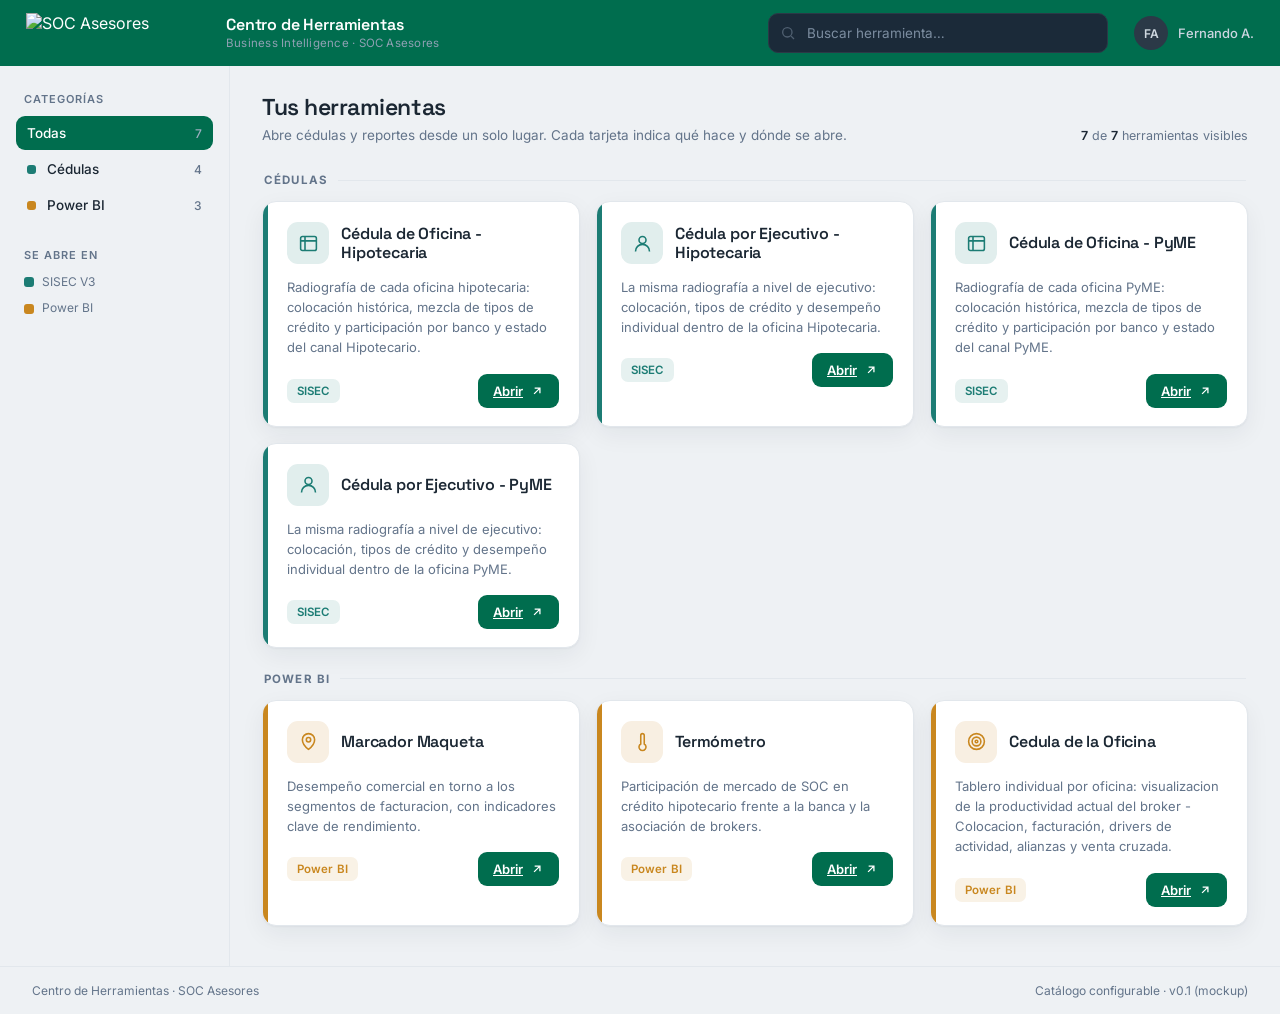
==== index.html @ 58f96e30 "Add files via upload" ====
<!DOCTYPE html>
<html lang="es">
<head>
<meta charset="UTF-8">
<meta name="viewport" content="width=device-width, initial-scale=1.0">
<title>Centro de Herramientas · SOC — Vista previa</title>
<link rel="preconnect" href="https://fonts.googleapis.com">
<link rel="preconnect" href="https://fonts.gstatic.com" crossorigin>
<link href="https://fonts.googleapis.com/css2?family=Space+Grotesk:wght@400;500;600;700&family=Inter:wght@400;450;500;600&display=swap" rel="stylesheet">
<style>
  :root{
    /* --- TOKEN DE MARCA: sustituir por el color del brandbook --- */
    --brand:        #006D4E;   /* acento principal (placeholder) */
    --brand-ink:    #12554F;
    /* codificación por categoría */
    --c-cedula:     #1C7C74;   /* cédulas  -> teal */
    --c-pbi:        #C9871F;   /* power bi -> ámbar */
    /* base */
    --canvas:  #EEF1F4;
    --ink:     #006D4E;
    --surface: #FFFFFF;
    --line:    #E2E7EC;
    --tx:      #1B2733;
    --tx-mut:  #63748A;
    --radius: 14px;
    --shadow: 0 1px 2px rgba(20,32,46,.04), 0 8px 24px rgba(20,32,46,.06);
    --shadow-h: 0 2px 4px rgba(20,32,46,.06), 0 16px 40px rgba(20,32,46,.12);
    font-family:'Inter',system-ui,-apple-system,Segoe UI,Roboto,sans-serif;
  }
  *{box-sizing:border-box;margin:0;padding:0}
  body{background:var(--canvas);color:var(--tx);min-height:100vh;-webkit-font-smoothing:antialiased}

  /* banner placeholder */
  .flag{background:repeating-linear-gradient(135deg,#2b3947,#2b3947 12px,#26333f 12px,#26333f 24px);
    color:#cfd8e0;font-size:12px;letter-spacing:.03em;text-align:center;padding:7px 16px;font-weight:500}
  .flag b{color:#fff}

  /* topbar */
  .topbar{background:var(--ink);color:#fff;display:flex;align-items:center;gap:20px;
    padding:0 26px;height:66px;position:sticky;top:0;z-index:20}
  .brandmark{display:flex;align-items:center;gap:50px}
  .logo{width:150px;height:40px;display:grid;place-items:center}
  .logo img{display:block;width:100%;height:100%;object-fit:contain}
  .brandmark h1{font-family:'Space Grotesk';font-size:16px;font-weight:600;letter-spacing:-.01em;line-height:1}
  .brandmark p{font-size:11.5px;color:#8ea0b3;margin-top:3px;letter-spacing:.02em}
  .search{margin-left:auto;position:relative;width:min(340px,38vw)}
  .search input{width:100%;height:40px;border-radius:10px;border:1px solid #2b3947;background:#1b2a39;
    color:#fff;padding:0 14px 0 38px;font-size:13.5px;font-family:inherit;outline:none}
  .search input::placeholder{color:#7c8 da0;color:#7c8da0}
  .search input:focus{border-color:var(--brand);background:#17242f}
  .search svg{position:absolute;left:12px;top:50%;transform:translateY(-50%);opacity:.55}
  .user{display:flex;align-items:center;gap:10px;padding-left:6px}
  .user .av{width:34px;height:34px;border-radius:50%;background:#2b3947;display:grid;place-items:center;
    font-size:12px;font-weight:600;color:#cfd8e0}
  .user span{font-size:13px;color:#cbd5e0;font-weight:500}

  /* shell */
  .shell{display:grid;grid-template-columns:230px 1fr;max-width:1280px;margin:0 auto}
  .rail{padding:26px 16px;border-right:1px solid var(--line);min-height:calc(100vh - 66px - 34px)}
  .rail .lbl{font-size:11px;font-weight:600;letter-spacing:.09em;text-transform:uppercase;
    color:var(--tx-mut);margin:0 8px 10px}
  .nav{display:flex;flex-direction:column;gap:2px;margin-bottom:26px}
  .nav button{display:flex;align-items:center;gap:11px;width:100%;text-align:left;border:0;background:none;
    font:inherit;font-size:13.5px;font-weight:500;color:var(--tx);padding:9px 11px;border-radius:9px;cursor:pointer}
  .nav button .dot{width:9px;height:9px;border-radius:3px;flex:none;background:var(--tx-mut)}
  .nav button[data-cat="cedula"] .dot{background:var(--c-cedula)}
  .nav button[data-cat="pbi"] .dot{background:var(--c-pbi)}
  .nav button .n{margin-left:auto;font-size:12px;color:var(--tx-mut);font-weight:500}
  .nav button:hover{background:#e6ebf0}
  .nav button.on{background:var(--ink);color:#fff}
  .nav button.on .n{color:#9fb0c2}
  .nav button.on .dot{outline:2px solid rgba(255,255,255,.25)}
  .legend{font-size:12px;color:var(--tx-mut);line-height:1.7;padding:0 8px}
  .legend .row{display:flex;align-items:center;gap:8px}
  .legend .sq{width:10px;height:10px;border-radius:3px}

  /* main */
  main{padding:26px 32px 40px}
  .head{display:flex;align-items:flex-end;justify-content:space-between;gap:16px;margin-bottom:22px;flex-wrap:wrap}
  .head h2{font-family:'Space Grotesk';font-size:23px;font-weight:600;letter-spacing:-.02em}
  .head p{color:var(--tx-mut);font-size:13.5px;margin-top:5px}
  .count{font-size:12.5px;color:var(--tx-mut);white-space:nowrap}
  .count b{color:var(--tx);font-weight:600}

  .grid{display:grid;grid-template-columns:repeat(auto-fill,minmax(290px,1fr));gap:16px}
  .card{position:relative;background:var(--surface);border:1px solid var(--line);border-radius:var(--radius);
    padding:20px 20px 18px 24px;box-shadow:var(--shadow);overflow:hidden;
    transition:transform .16s ease,box-shadow .16s ease}
  .card::before{content:"";position:absolute;left:0;top:0;bottom:0;width:5px;background:var(--cc)}
  .card:hover{transform:translateY(-3px);box-shadow:var(--shadow-h)}
  .ctop{display:flex;align-items:center;gap:12px;margin-bottom:13px}
  .ico{width:42px;height:42px;border-radius:11px;flex:none;display:grid;place-items:center;
    background:color-mix(in srgb,var(--cc) 13%,#fff);color:var(--cc)}
  .ctop h3{font-family:'Space Grotesk';font-size:16px;font-weight:600;letter-spacing:-.01em;line-height:1.2}
  .card p.desc{font-size:13px;color:var(--tx-mut);line-height:1.55;min-height:60px}
  .cfoot{display:flex;align-items:center;gap:10px;margin-top:16px}
  .tag{display:inline-flex;align-items:center;gap:6px;font-size:11.5px;font-weight:600;
    padding:5px 10px;border-radius:7px;background:color-mix(in srgb,var(--cc) 11%,#fff);color:var(--cc);letter-spacing:.01em}
  .open{margin-left:auto;display:inline-flex;align-items:center;gap:7px;border:0;font:inherit;cursor:pointer;
    font-size:13px;font-weight:600;color:#fff;background:var(--ink);padding:9px 15px;border-radius:9px;
    transition:background .15s}
  .open:hover{background:var(--brand-ink);background:var(--cc)}
  .open svg{transition:transform .15s}
  .open:hover svg{transform:translate(2px,-2px)}

  .sec-title{grid-column:1/-1;font-size:11.5px;font-weight:700;letter-spacing:.1em;text-transform:uppercase;
    color:var(--tx-mut);margin:8px 2px -2px;display:flex;align-items:center;gap:10px}
  .sec-title::after{content:"";flex:1;height:1px;background:var(--line)}

  footer{max-width:1280px;margin:0 auto;padding:16px 32px;border-top:1px solid var(--line);
    color:var(--tx-mut);font-size:12px;display:flex;justify-content:space-between;gap:10px;flex-wrap:wrap}

  @media(max-width:820px){
    .shell{grid-template-columns:1fr}
    .rail{display:none}
    .search{width:auto;flex:1}
    .brandmark p{display:none}
  }
</style>
</head>
<body>

<div class="topbar">
  <div class="brandmark">
    <div class="logo"><img src="https://socasesores.com/img/Eslogan-tipeado-blanco.png" alt="SOC Asesores"></div>
    <div><h1>Centro de Herramientas</h1><p>Business Intelligence &middot; SOC Asesores</p></div>
  </div>
  <div class="search">
    <svg width="16" height="16" viewBox="0 0 24 24" fill="none" stroke="#7c8da0" stroke-width="2"><circle cx="11" cy="11" r="7"/><path d="m21 21-4.3-4.3"/></svg>
    <input id="q" type="text" placeholder="Buscar herramienta…">
  </div>
  <div class="user"><div class="av">FA</div><span>Fernando A.</span></div>
</div>

<div class="shell">
  <aside class="rail">
    <div class="lbl">Categorías</div>
    <div class="nav" id="nav">
      <button class="on" data-cat="all">Todas <span class="n" data-c="all"></span></button>
      <button data-cat="cedula"><span class="dot"></span> Cédulas <span class="n" data-c="cedula"></span></button>
      <button data-cat="pbi"><span class="dot"></span> Power BI <span class="n" data-c="pbi"></span></button>
    </div>
    <div class="lbl">Se abre en</div>
    <div class="legend">
      <div class="row"><span class="sq" style="background:var(--c-cedula)"></span> SISEC V3</div>
      <div class="row" style="margin-top:6px"><span class="sq" style="background:var(--c-pbi)"></span> Power BI</div>
    </div>
  </aside>

  <main>
    <div class="head">
      <div>
        <h2>Tus herramientas</h2>
        <p>Abre cédulas y reportes desde un solo lugar. Cada tarjeta indica qué hace y dónde se abre.</p>
      </div>
      <div class="count"><b id="cShown">7</b> de <b>7</b> herramientas visibles</div>
    </div>
    <div class="grid" id="grid"></div>
  </main>
</div>

<footer>
  <span>Centro de Herramientas &middot; SOC Asesores</span>
  <span>Catálogo configurable &middot; v0.1 (mockup)</span>
</footer>

<script>
const I = {
  cedula:'<svg width="21" height="21" viewBox="0 0 24 24" fill="none" stroke="currentColor" stroke-width="1.8"><rect x="3" y="4" width="18" height="16" rx="2"/><path d="M3 9h18M8 4v16"/></svg>',
  chart:'<svg width="21" height="21" viewBox="0 0 24 24" fill="none" stroke="currentColor" stroke-width="1.8"><path d="M3 3v18h18"/><rect x="7" y="11" width="3" height="6"/><rect x="12" y="7" width="3" height="10"/><rect x="17" y="13" width="3" height="4"/></svg>',
  zone:'<svg width="21" height="21" viewBox="0 0 24 24" fill="none" stroke="currentColor" stroke-width="1.8"><path d="M12 21s-7-5.2-7-11a7 7 0 0 1 14 0c0 5.8-7 11-7 11Z"/><circle cx="12" cy="10" r="2.5"/></svg>',
  radar:'<svg width="21" height="21" viewBox="0 0 24 24" fill="none" stroke="currentColor" stroke-width="1.8"><circle cx="12" cy="12" r="9"/><circle cx="12" cy="12" r="4.5"/><path d="M12 12 19 6"/></svg>',
  temp:'<svg width="21" height="21" viewBox="0 0 24 24" fill="none" stroke="currentColor" stroke-width="1.8"><path d="M14 14.8V5a2 2 0 0 0-4 0v9.8a4 4 0 1 0 4 0Z"/></svg>',
  target:'<svg width="21" height="21" viewBox="0 0 24 24" fill="none" stroke="currentColor" stroke-width="1.8"><circle cx="12" cy="12" r="9"/><circle cx="12" cy="12" r="5"/><circle cx="12" cy="12" r="1.5"/></svg>',
  user:'<svg width="21" height="21" viewBox="0 0 24 24" fill="none" stroke="currentColor" stroke-width="1.8"><circle cx="12" cy="8" r="4"/><path d="M4 21a8 8 0 0 1 16 0"/></svg>'
};
const arrow='<svg width="14" height="14" viewBox="0 0 24 24" fill="none" stroke="currentColor" stroke-width="2.2"><path d="M7 17 17 7M8 7h9v9"/></svg>';

const TOOLS = [
  {cat:'cedula', ico:'cedula', name:'Cédula de Oficina - Hipotecaria', where:'SISEC',
   url: 'https://dashboardmetas.sisec.mx/dash/?id=18f87d16-427d-4d63-8d4e-8baed508c9a1', 
   desc:'Radiografía de cada oficina hipotecaria: colocación histórica, mezcla de tipos de crédito y participación por banco y estado del canal Hipotecario.'},
  {cat:'cedula', ico:'user', name:'Cédula por Ejecutivo - Hipotecaria', where:'SISEC',
   url: 'https://dashboardmetas.sisec.mx/dash/executive/?id=18f87d16-427d-4d63-8d4e-8baed508c9a1', 
   desc:'La misma radiografía a nivel de ejecutivo: colocación, tipos de crédito y desempeño individual dentro de la oficina Hipotecaria.'},
  {cat:'cedula', ico:'cedula', name:'Cédula de Oficina - PyME', where:'SISEC',
   url: 'https://dashboardmetas.sisec.mx/dash/office/pyme/?id=18f87d16-427d-4d63-8d4e-8baed508c9a1',
   desc:'Radiografía de cada oficina PyME: colocación histórica, mezcla de tipos de crédito y participación por banco y estado del canal PyME.'},
  {cat:'cedula', ico:'user', name:'Cédula por Ejecutivo - PyME', where:'SISEC',
   url: 'https://dashboardmetas.sisec.mx/dash/executive/pyme/?id=18f87d16-427d-4d63-8d4e-8baed508c9a1',
   desc:'La misma radiografía a nivel de ejecutivo: colocación, tipos de crédito y desempeño individual dentro de la oficina PyME.'},
  {cat:'pbi', ico:'zone', name:'Marcador Maqueta', where:'Power BI',
   url:'https://app.powerbi.com/groups/d33b1d21-c936-4934-90d4-3605b121f1df/reports/824fa846-7c2d-4b57-9d0d-1b74d3cea92b?ctid=a13baa9b-7770-42c8-9000-b7b9c4f1364c&pbi_source=linkShare',
   desc:'Desempeño comercial en torno a los segmentos de facturacion, con indicadores clave de rendimiento.'},
  {cat:'pbi', ico:'temp', name:'Termómetro', where:'Power BI',
   url:'https://app.powerbi.com/groups/d33b1d21-c936-4934-90d4-3605b121f1df/reports/c0088f63-4874-460a-8c18-65a6973c5212?ctid=a13baa9b-7770-42c8-9000-b7b9c4f1364c&pbi_source=linkShare',
   desc:'Participación de mercado de SOC en crédito hipotecario frente a la banca y la asociación de brokers.'},
  {cat:'pbi', ico:'target', name:'Cedula de la Oficina', where:'Power BI',
   url:'https://app.powerbi.com/groups/d33b1d21-c936-4934-90d4-3605b121f1df/reports/ca32e263-2eec-4977-a71b-5d4ac72c5ac9?ctid=a13baa9b-7770-42c8-9000-b7b9c4f1364c&pbi_source=linkShare',
   desc:'Tablero individual por oficina: visualizacion de la productividad actual del broker - Colocacion, facturación, drivers de actividad, alianzas y venta cruzada.'}
];

const grid=document.getElementById('grid');
const cVar={cedula:'var(--c-cedula)',pbi:'var(--c-pbi)'};
let state={cat:'all',q:''};

function render(){
  const q=state.q.trim().toLowerCase();
  const list=TOOLS.filter(t=>(state.cat==='all'||t.cat===state.cat)
     && (!q||t.name.toLowerCase().includes(q)||t.desc.toLowerCase().includes(q)));
  grid.innerHTML='';
  const groups=state.cat==='all'
    ? [['Cédulas','cedula'],['Power BI','pbi']]
    : [[state.cat==='cedula'?'Cédulas':'Power BI',state.cat]];
  groups.forEach(([label,cat])=>{
    const items=list.filter(t=>t.cat===cat);
    if(!items.length)return;
    const h=document.createElement('div');h.className='sec-title';h.textContent=label;grid.appendChild(h);
    items.forEach(t=>{
      const el=document.createElement('article');el.className='card';el.style.setProperty('--cc',cVar[t.cat]);
      el.innerHTML=`<div class="ctop"><div class="ico">${I[t.ico]}</div><h3>${t.name}</h3></div>
        <p class="desc">${t.desc}</p>
        <div class="cfoot"><span class="tag">${t.where}</span>
        <a class="open" href="${t.url}" target="_blank" rel="noopener">
          Abrir ${arrow}
        </a></div>`;
      grid.appendChild(el);
    });
  });
  document.getElementById('cShown').textContent=list.length;
  document.querySelector('[data-c="all"]').textContent=TOOLS.length;
  document.querySelector('[data-c="cedula"]').textContent=TOOLS.filter(t=>t.cat==='cedula').length;
  document.querySelector('[data-c="pbi"]').textContent=TOOLS.filter(t=>t.cat==='pbi').length;
}
document.getElementById('nav').addEventListener('click',e=>{
  const b=e.target.closest('button');if(!b)return;
  document.querySelectorAll('#nav button').forEach(x=>x.classList.remove('on'));
  b.classList.add('on');state.cat=b.dataset.cat;render();
});
document.getElementById('q').addEventListener('input',e=>{state.q=e.target.value;render();});
render();
</script>
</body>
</html>
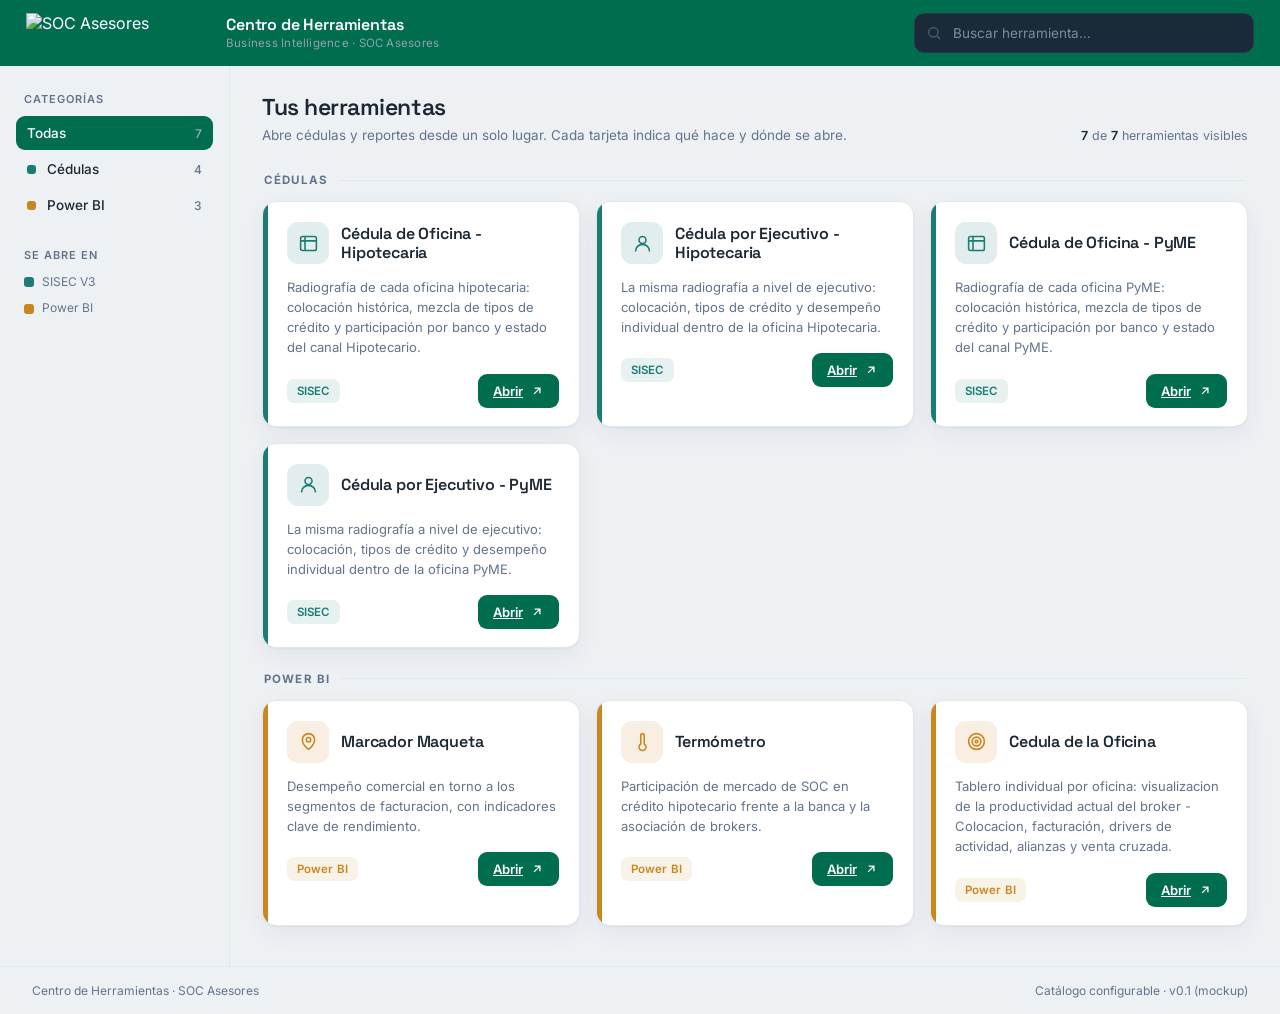
==== commit 1acf52f3: "Actializacion del index, se retira el apartado de usuario (parte superior derecha)" ====
--- a/index.html
+++ b/index.html
@@ -129,7 +129,6 @@
     <svg width="16" height="16" viewBox="0 0 24 24" fill="none" stroke="#7c8da0" stroke-width="2"><circle cx="11" cy="11" r="7"/><path d="m21 21-4.3-4.3"/></svg>
     <input id="q" type="text" placeholder="Buscar herramienta…">
   </div>
-  <div class="user"><div class="av">FA</div><span>Fernando A.</span></div>
 </div>
 
 <div class="shell">
